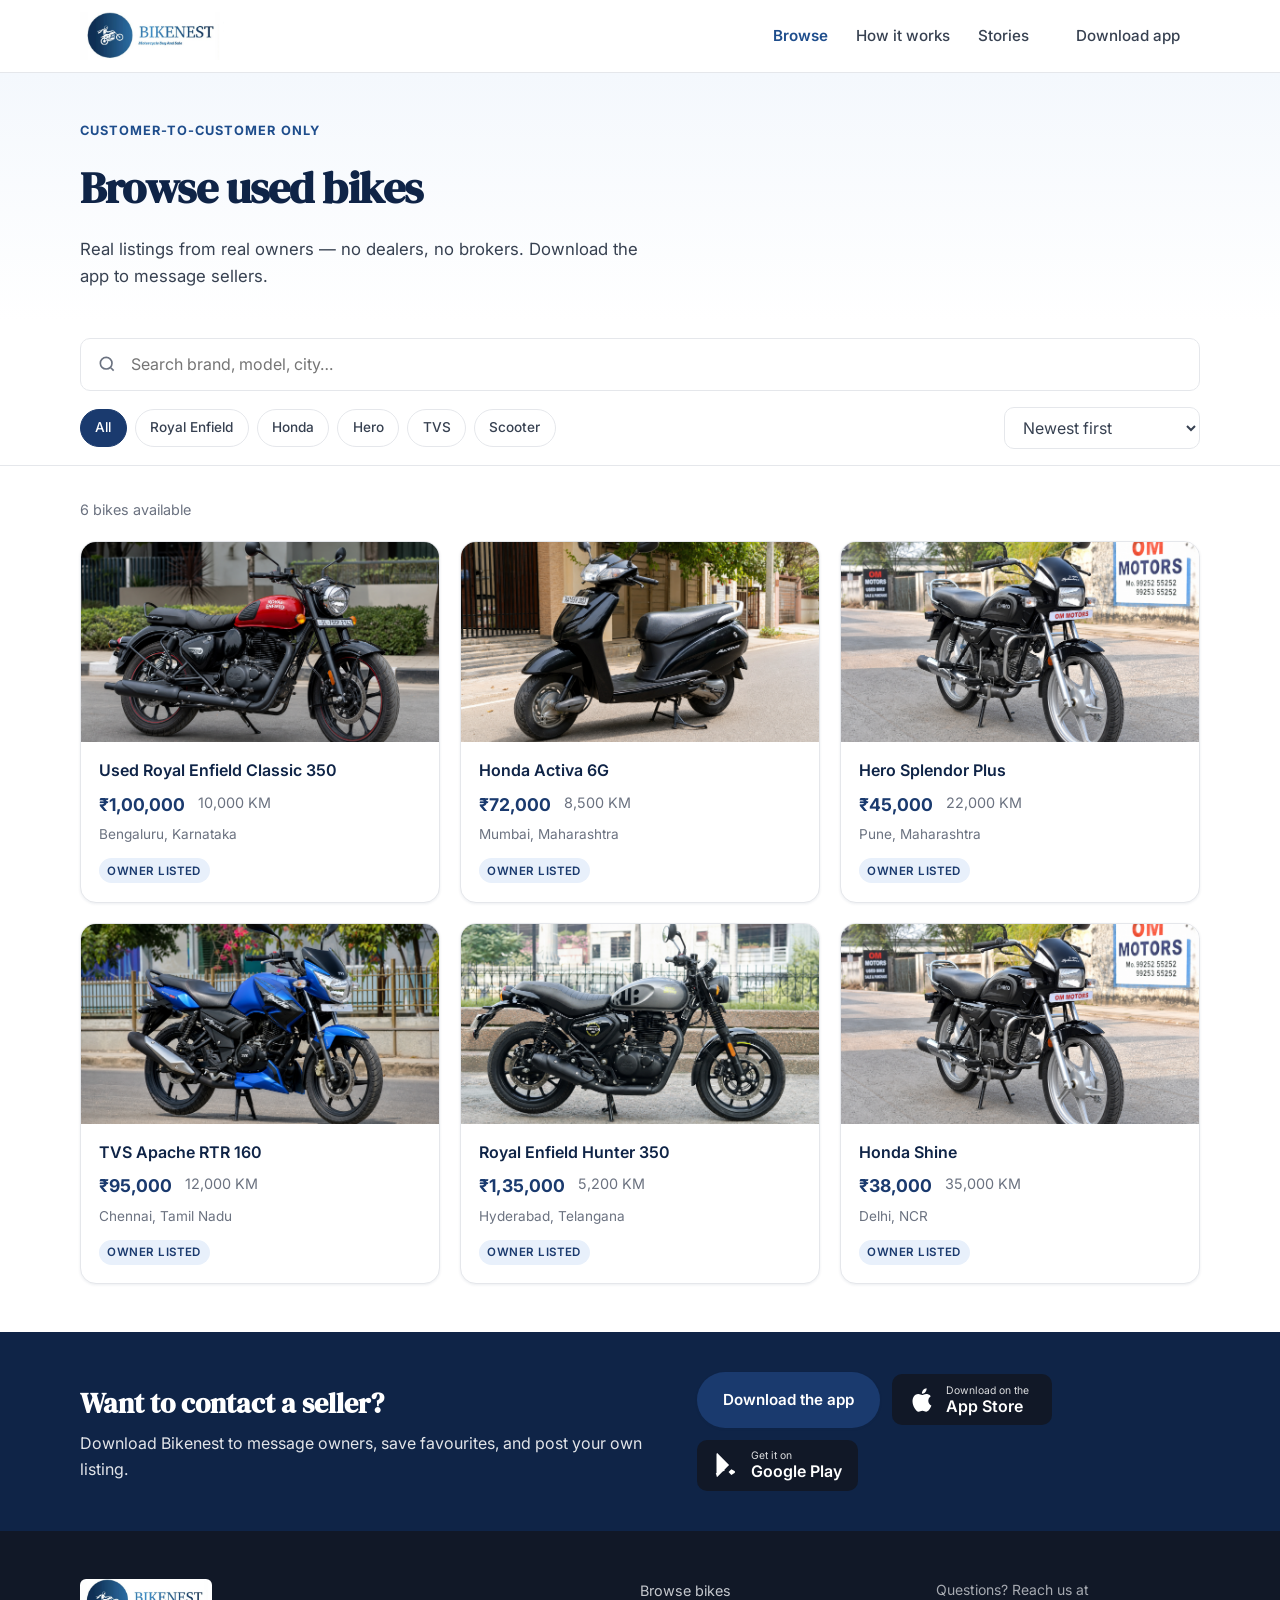
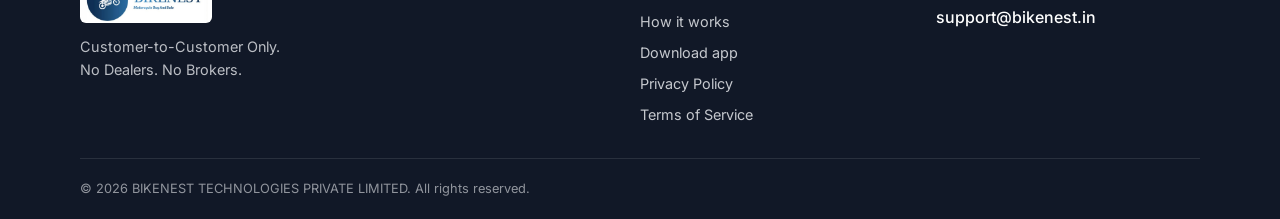
==== browse.html @ d841cb6b "Bikenest website" ====
<!DOCTYPE html>
<html lang="en">
<head>
  <meta charset="UTF-8">
  <meta name="viewport" content="width=device-width, initial-scale=1.0">
  <meta name="description" content="Browse used motorcycles and scooters listed by real owners on Bikenest.">
  <title>Browse Used Bikes — Bikenest</title>
  <link rel="preconnect" href="https://fonts.googleapis.com">
  <link rel="preconnect" href="https://fonts.gstatic.com" crossorigin>
  <link href="https://fonts.googleapis.com/css2?family=DM+Serif+Display:ital@0;1&family=Inter:wght@400;500;600;700&display=swap" rel="stylesheet">
  <link rel="stylesheet" href="css/styles.css">
  <link rel="icon" href="images/bikenestlogo.jpeg" type="image/jpeg">
</head>
<body>
  <header class="site-header">
    <nav class="nav container" aria-label="Main navigation">
      <a href="index.html" class="logo" aria-label="Bikenest home">
        <img src="images/bikenestlogo.jpeg" alt="" class="logo-img">
      </a>

      <button class="nav-toggle" type="button" aria-expanded="false" aria-controls="nav-menu" aria-label="Open menu">
        <span></span>
        <span></span>
        <span></span>
      </button>

      <ul id="nav-menu" class="nav-links">
        <li><a href="browse.html" aria-current="page">Browse</a></li>
        <li><a href="index.html#how-it-works">How it works</a></li>
        <li><a href="index.html#stories">Stories</a></li>
        <li><a href="index.html#download" class="btn btn-sm">Download app</a></li>
      </ul>
    </nav>
  </header>

  <main>
    <section class="page-hero page-hero--browse">
      <div class="container">
        <p class="eyebrow">Customer-to-Customer Only</p>
        <h1>Browse used bikes</h1>
        <p class="page-hero-lead">Real listings from real owners — no dealers, no brokers. Download the app to message sellers.</p>
      </div>
    </section>

    <section class="browse-toolbar">
      <div class="container browse-toolbar-inner">
        <label class="search-field">
          <span class="sr-only">Search bikes</span>
          <svg width="20" height="20" viewBox="0 0 24 24" fill="none" stroke="currentColor" stroke-width="2" aria-hidden="true"><circle cx="11" cy="11" r="7"/><path d="m20 20-3.5-3.5"/></svg>
          <input type="search" id="search-input" placeholder="Search brand, model, city…" autocomplete="off">
        </label>

        <div class="filter-row">
          <div class="filter-chips" role="group" aria-label="Filter by type">
            <button type="button" class="filter-chip is-active" data-filter="all">All</button>
            <button type="button" class="filter-chip" data-filter="royal enfield">Royal Enfield</button>
            <button type="button" class="filter-chip" data-filter="honda">Honda</button>
            <button type="button" class="filter-chip" data-filter="hero">Hero</button>
            <button type="button" class="filter-chip" data-filter="tvs">TVS</button>
            <button type="button" class="filter-chip" data-filter="scooter">Scooter</button>
          </div>

          <label class="select-field">
            <span class="sr-only">Sort listings</span>
            <select id="sort-select" aria-label="Sort listings">
              <option value="newest">Newest first</option>
              <option value="price-low">Price: low to high</option>
              <option value="price-high">Price: high to low</option>
              <option value="mileage">Lowest mileage</option>
            </select>
          </label>
        </div>
      </div>
    </section>

    <section class="section browse-section">
      <div class="container">
        <p class="browse-count"><span id="listing-count">6</span> bikes available</p>

        <div class="listing-grid" id="listing-grid">
          <article class="bike-card" data-brand="royal enfield" data-price="100000" data-mileage="10000" data-keywords="royal enfield classic 350 bengaluru">
            <img src="images/bike-royal-enfield.jpg" alt="Royal Enfield Classic 350" class="bike-card-image" loading="lazy">
            <div class="bike-card-body">
              <h2>Used Royal Enfield Classic 350</h2>
              <div class="bike-card-meta">
                <span class="price">₹1,00,000</span>
                <span class="mileage">10,000 KM</span>
              </div>
              <p class="bike-card-location">Bengaluru, Karnataka</p>
              <span class="bike-card-tag">Owner listed</span>
            </div>
          </article>

          <article class="bike-card" data-brand="honda" data-price="72000" data-mileage="8500" data-keywords="honda activa 6g scooter mumbai">
            <img src="images/bike-activa.jpg" alt="Honda Activa 6G" class="bike-card-image" loading="lazy">
            <div class="bike-card-body">
              <h2>Honda Activa 6G</h2>
              <div class="bike-card-meta">
                <span class="price">₹72,000</span>
                <span class="mileage">8,500 KM</span>
              </div>
              <p class="bike-card-location">Mumbai, Maharashtra</p>
              <span class="bike-card-tag">Owner listed</span>
            </div>
          </article>

          <article class="bike-card" data-brand="hero" data-price="45000" data-mileage="22000" data-keywords="hero splendor plus pune">
            <img src="images/bike-splendor.jpg" alt="Hero Splendor Plus" class="bike-card-image" loading="lazy">
            <div class="bike-card-body">
              <h2>Hero Splendor Plus</h2>
              <div class="bike-card-meta">
                <span class="price">₹45,000</span>
                <span class="mileage">22,000 KM</span>
              </div>
              <p class="bike-card-location">Pune, Maharashtra</p>
              <span class="bike-card-tag">Owner listed</span>
            </div>
          </article>

          <article class="bike-card" data-brand="tvs" data-price="95000" data-mileage="12000" data-keywords="tvs apache rtr 160 chennai">
            <img src="images/bike-apache.jpg" alt="TVS Apache RTR 160" class="bike-card-image" loading="lazy">
            <div class="bike-card-body">
              <h2>TVS Apache RTR 160</h2>
              <div class="bike-card-meta">
                <span class="price">₹95,000</span>
                <span class="mileage">12,000 KM</span>
              </div>
              <p class="bike-card-location">Chennai, Tamil Nadu</p>
              <span class="bike-card-tag">Owner listed</span>
            </div>
          </article>

          <article class="bike-card" data-brand="royal enfield" data-price="135000" data-mileage="5200" data-keywords="royal enfield hunter 350 hyderabad">
            <img src="images/bike-hunter.jpg" alt="Royal Enfield Hunter 350" class="bike-card-image" loading="lazy">
            <div class="bike-card-body">
              <h2>Royal Enfield Hunter 350</h2>
              <div class="bike-card-meta">
                <span class="price">₹1,35,000</span>
                <span class="mileage">5,200 KM</span>
              </div>
              <p class="bike-card-location">Hyderabad, Telangana</p>
              <span class="bike-card-tag">Owner listed</span>
            </div>
          </article>

          <article class="bike-card" data-brand="honda" data-price="38000" data-mileage="35000" data-keywords="honda shine scooter delhi">
            <img src="images/bike-splendor.jpg" alt="Honda Shine" class="bike-card-image" loading="lazy">
            <div class="bike-card-body">
              <h2>Honda Shine</h2>
              <div class="bike-card-meta">
                <span class="price">₹38,000</span>
                <span class="mileage">35,000 KM</span>
              </div>
              <p class="bike-card-location">Delhi, NCR</p>
              <span class="bike-card-tag">Owner listed</span>
            </div>
          </article>
        </div>

        <p class="browse-empty is-hidden" id="browse-empty">No bikes match your search. Try a different filter.</p>
      </div>
    </section>

    <section class="app-cta-banner">
      <div class="container app-cta-inner">
        <div>
          <h2>Want to contact a seller?</h2>
          <p>Download Bikenest to message owners, save favourites, and post your own listing.</p>
        </div>
        <div class="app-cta-actions">
          <a href="index.html#download" class="btn btn-primary">Download the app</a>
          <a href="#" class="store-badge store-badge--apple" data-store="appStore" aria-label="Download on the App Store">
            <svg viewBox="0 0 24 24" aria-hidden="true"><path d="M18.71 19.5c-.83 1.24-1.71 2.45-3.05 2.47-1.34.03-1.77-.79-3.29-.79-1.53 0-2 .77-3.27.82-1.31.05-2.3-1.32-3.14-2.53C4.25 17 2.94 12.45 4.7 9.39c.87-1.52 2.43-2.48 4.12-2.51 1.28-.02 2.5.87 3.29.87.78 0 2.26-1.07 3.8-.91.65.03 2.47.26 3.64 1.98-.09.06-2.17 1.28-2.15 3.81.03 3.02 2.65 4.03 2.68 4.04-.03.07-.42 1.44-1.38 2.83M13 3.5c.73-.83 1.94-1.46 2.94-1.5.13 1.17-.34 2.35-1.04 3.19-.69.85-1.83 1.51-2.95 1.42-.15-1.15.41-2.35 1.05-3.11z"/></svg>
            <span><small>Download on the</small>App Store</span>
          </a>
          <a href="#" class="store-badge store-badge--google" data-store="playStore" aria-label="Get it on Google Play">
            <svg viewBox="0 0 24 24" aria-hidden="true"><path d="M3.609 1.814L13.792 12 3.61 22.186a1.003 1.003 0 0 1-.601-.918V2.732a1.003 1.003 0 0 1 .6-.918zm4.594 12.593l2.042 2.042-6.378 3.704a1.003 1.003 0 0 1-1.453-.892v-.001l5.789-4.853zm-1.18-1.18L3.61 3.814l5.789 4.853-2.376 2.376zm11.406 5.703l-2.698 1.563-2.42-2.42 2.42-2.42 2.698 1.563a1.003 1.003 0 0 1 0 1.714z"/></svg>
            <span><small>Get it on</small>Google Play</span>
          </a>
        </div>
      </div>
    </section>
  </main>

  <footer class="site-footer">
    <div class="container footer-grid">
      <div class="footer-brand">
        <a href="index.html" class="logo logo--footer">
          <img src="images/bikenestlogo.jpeg" alt="" class="logo-img">
        </a>
        <p>Customer-to-Customer Only.<br>No Dealers. No Brokers.</p>
      </div>
      <nav class="footer-nav" aria-label="Footer navigation">
        <a href="browse.html">Browse bikes</a>
        <a href="index.html#how-it-works">How it works</a>
        <a href="index.html#download">Download app</a>
        <a href="privacy.html">Privacy Policy</a>
        <a href="terms.html">Terms of Service</a>
      </nav>
      <div class="footer-contact">
        <p>Questions? Reach us at</p>
        <a href="mailto:support@bikenest.in">support@bikenest.in</a>
      </div>
    </div>
    <div class="footer-bottom container">
      <p>&copy; <span id="year"></span> BIKENEST TECHNOLOGIES PRIVATE LIMITED. All rights reserved.</p>
    </div>
  </footer>

  <script src="js/main.js"></script>
  <script src="js/browse.js"></script>
</body>
</html>
---- css/styles.css ----
/* Bikenest — static landing page */

:root {
  --blue-900: #0f2447;
  --blue-800: #1a3a6e;
  --blue-700: #1e4d8c;
  --blue-600: #2563b5;
  --blue-100: #e8f0fb;
  --blue-50: #f4f8fd;
  --white: #ffffff;
  --gray-900: #111827;
  --gray-700: #374151;
  --gray-500: #6b7280;
  --gray-200: #e5e7eb;
  --gray-100: #f3f4f6;
  --shadow-sm: 0 1px 3px rgba(15, 36, 71, 0.08);
  --shadow-md: 0 8px 30px rgba(15, 36, 71, 0.12);
  --shadow-lg: 0 20px 50px rgba(15, 36, 71, 0.18);
  --radius: 16px;
  --radius-sm: 10px;
  --font-sans: "Inter", system-ui, -apple-system, sans-serif;
  --font-serif: "DM Serif Display", Georgia, serif;
  --header-height: 72px;
}

*,
*::before,
*::after {
  box-sizing: border-box;
}

html {
  scroll-behavior: smooth;
}

body {
  margin: 0;
  font-family: var(--font-sans);
  color: var(--gray-900);
  background: var(--white);
  line-height: 1.6;
  -webkit-font-smoothing: antialiased;
}

img {
  max-width: 100%;
  display: block;
}

a {
  color: inherit;
  text-decoration: none;
}

button {
  font: inherit;
  cursor: pointer;
}

.container {
  width: min(1120px, calc(100% - 2rem));
  margin-inline: auto;
}

/* Header */
.site-header {
  position: sticky;
  top: 0;
  z-index: 100;
  background: rgba(255, 255, 255, 0.92);
  backdrop-filter: blur(12px);
  border-bottom: 1px solid var(--gray-200);
}

.nav {
  display: flex;
  align-items: center;
  justify-content: space-between;
  min-height: var(--header-height);
  gap: 1rem;
}

.logo {
  display: inline-flex;
  align-items: center;
}

.logo-img {
  display: block;
  height: 48px;
  width: auto;
  max-width: min(220px, 55vw);
}

.nav-links {
  display: flex;
  align-items: center;
  gap: 1.75rem;
  list-style: none;
  margin: 0;
  padding: 0;
}

.nav-links a {
  font-size: 0.95rem;
  font-weight: 500;
  color: var(--gray-700);
  transition: color 0.2s;
}

.nav-links a:hover {
  color: var(--blue-700);
}

.nav-toggle {
  display: none;
  flex-direction: column;
  gap: 5px;
  padding: 0.5rem;
  border: none;
  background: transparent;
}

.nav-toggle span {
  display: block;
  width: 22px;
  height: 2px;
  background: var(--blue-800);
  border-radius: 2px;
  transition: transform 0.2s, opacity 0.2s;
}

/* Buttons */
.btn {
  display: inline-flex;
  align-items: center;
  justify-content: center;
  padding: 0.85rem 1.5rem;
  border-radius: 999px;
  font-weight: 600;
  font-size: 0.95rem;
  border: 2px solid transparent;
  transition: transform 0.15s, box-shadow 0.15s, background 0.15s;
}

.btn:hover {
  transform: translateY(-1px);
}

.btn-primary {
  background: var(--blue-800);
  color: var(--white);
  box-shadow: var(--shadow-sm);
}

.btn-primary:hover {
  background: var(--blue-700);
  box-shadow: var(--shadow-md);
}

.btn-outline {
  background: var(--white);
  color: var(--blue-800);
  border-color: var(--blue-800);
}

.btn-outline:hover {
  background: var(--blue-50);
}

.btn-sm {
  padding: 0.55rem 1.1rem;
  font-size: 0.875rem;
}

/* Store badges */
.store-badge {
  display: inline-flex;
  align-items: center;
  gap: 0.65rem;
  padding: 0.65rem 1rem;
  border-radius: var(--radius-sm);
  background: var(--gray-900);
  color: var(--white);
  min-width: 160px;
  transition: transform 0.15s, opacity 0.15s;
}

.store-badge:hover {
  transform: translateY(-2px);
  opacity: 0.92;
}

.store-badge svg {
  width: 28px;
  height: 28px;
  fill: currentColor;
  flex-shrink: 0;
}

.store-badge span {
  display: flex;
  flex-direction: column;
  line-height: 1.15;
  font-weight: 600;
  font-size: 1rem;
}

.store-badge small {
  font-size: 0.65rem;
  font-weight: 400;
  opacity: 0.85;
}

.store-badge--light {
  background: var(--white);
  color: var(--gray-900);
  border: 1px solid rgba(255, 255, 255, 0.2);
}

/* Hero */
.hero {
  padding: 3rem 0 4rem;
  background:
    radial-gradient(circle at 80% 20%, rgba(37, 99, 181, 0.08), transparent 45%),
    linear-gradient(180deg, var(--blue-50) 0%, var(--white) 100%);
}

.hero-grid {
  display: grid;
  grid-template-columns: 1fr 1fr;
  gap: 3rem;
  align-items: center;
}

.eyebrow {
  margin: 0 0 0.75rem;
  font-size: 0.8rem;
  font-weight: 700;
  letter-spacing: 0.08em;
  text-transform: uppercase;
  color: var(--blue-700);
}

.eyebrow--light {
  color: rgba(255, 255, 255, 0.75);
}

.hero-content h1 {
  margin: 0 0 1rem;
  font-family: var(--font-serif);
  font-size: clamp(2.25rem, 4vw, 3.25rem);
  line-height: 1.1;
  letter-spacing: -0.02em;
  color: var(--blue-900);
}

.hero-content .highlight {
  color: var(--blue-700);
}

.hero-lead {
  margin: 0 0 1.75rem;
  font-size: 1.05rem;
  color: var(--gray-700);
  max-width: 34rem;
}

.hero-actions {
  display: flex;
  flex-wrap: wrap;
  gap: 0.75rem;
  margin-bottom: 1.75rem;
}

.hero-badges {
  display: flex;
  flex-wrap: wrap;
  gap: 0.75rem;
}

.hero-visual {
  position: relative;
}

.hero-showcase {
  position: relative;
  min-height: 480px;
  border-radius: 24px;
  overflow: hidden;
  box-shadow: var(--shadow-lg);
  background: var(--blue-100);
}

.hero-showcase-bg {
  width: 100%;
  height: 100%;
  min-height: 480px;
  object-fit: cover;
  display: block;
}

.hero-phone {
  position: absolute;
  width: 38%;
  max-width: 200px;
  filter: drop-shadow(0 20px 40px rgba(15, 36, 71, 0.25));
  border-radius: 20px;
}

.hero-phone--front {
  right: 8%;
  top: 12%;
  z-index: 2;
  transform: rotate(2deg);
}

.hero-phone--back {
  right: 32%;
  bottom: 8%;
  z-index: 3;
  width: 42%;
  max-width: 220px;
  transform: rotate(-4deg);
}

/* Trust bar */
.trust-bar {
  padding: 1.5rem 0;
  border-block: 1px solid var(--gray-200);
  background: var(--white);
}

.trust-grid {
  display: grid;
  grid-template-columns: repeat(4, 1fr);
  gap: 1.5rem;
}

.trust-grid article {
  text-align: center;
}

.trust-grid strong {
  display: block;
  font-size: 1rem;
  color: var(--blue-800);
  margin-bottom: 0.2rem;
}

.trust-grid span {
  font-size: 0.875rem;
  color: var(--gray-500);
}

/* Sections */
.section {
  padding: 5rem 0;
}

.section-head {
  margin-bottom: 2.5rem;
}

.section-head--center {
  text-align: center;
}

.section-head h2 {
  margin: 0;
  font-family: var(--font-serif);
  font-size: clamp(1.75rem, 3vw, 2.5rem);
  color: var(--blue-900);
  letter-spacing: -0.02em;
}

.section-lead {
  margin: 0.75rem 0 0;
  color: var(--gray-700);
  max-width: 32rem;
}

/* Steps */
.steps {
  display: grid;
  grid-template-columns: repeat(4, 1fr);
  gap: 1.5rem;
  list-style: none;
  margin: 0;
  padding: 0;
  counter-reset: none;
}

.steps li {
  background: var(--white);
  border: 1px solid var(--gray-200);
  border-radius: var(--radius);
  padding: 1.5rem;
  box-shadow: var(--shadow-sm);
}

.step-num {
  display: inline-flex;
  align-items: center;
  justify-content: center;
  width: 2rem;
  height: 2rem;
  border-radius: 50%;
  background: var(--blue-100);
  color: var(--blue-800);
  font-weight: 700;
  font-size: 0.875rem;
  margin-bottom: 0.75rem;
}

.steps h3 {
  margin: 0 0 0.5rem;
  font-size: 1.05rem;
  color: var(--blue-900);
}

.steps p {
  margin: 0;
  font-size: 0.9rem;
  color: var(--gray-700);
}

.how-it-works {
  background: var(--gray-100);
}

/* Features */
.features-grid {
  display: grid;
  grid-template-columns: 1fr 1fr;
  gap: 3rem;
  align-items: start;
}

.feature-cards {
  display: grid;
  grid-template-columns: 1fr 1fr;
  gap: 1rem;
}

.feature-card {
  padding: 1.25rem;
  border-radius: var(--radius);
  border: 1px solid var(--gray-200);
  background: var(--white);
  transition: box-shadow 0.2s, transform 0.2s;
}

.feature-card:hover {
  box-shadow: var(--shadow-md);
  transform: translateY(-2px);
}

.feature-icon {
  display: inline-flex;
  align-items: center;
  justify-content: center;
  width: 2.5rem;
  height: 2.5rem;
  border-radius: 10px;
  background: var(--blue-100);
  color: var(--blue-800);
  margin-bottom: 0.75rem;
}

.feature-card h3 {
  margin: 0 0 0.4rem;
  font-size: 1rem;
  color: var(--blue-900);
}

.feature-card p {
  margin: 0;
  font-size: 0.875rem;
  color: var(--gray-700);
}

/* App mockup in features */
.listing-preview {
  display: flex;
  align-items: center;
  justify-content: center;
}

.app-mockup-img {
  width: min(280px, 100%);
  filter: drop-shadow(0 24px 48px rgba(15, 36, 71, 0.2));
  border-radius: 24px;
}

/* App showcase section */
.app-showcase {
  background: var(--white);
  border-block: 1px solid var(--gray-200);
}

.app-showcase-grid {
  display: grid;
  grid-template-columns: 1fr 1.1fr;
  gap: 3rem;
  align-items: center;
}

.app-showcase-copy h2 {
  margin: 0 0 0.75rem;
  font-family: var(--font-serif);
  font-size: clamp(1.75rem, 3vw, 2.5rem);
  color: var(--blue-900);
  letter-spacing: -0.02em;
}

.app-showcase-list {
  margin: 1.5rem 0 0;
  padding: 0;
  list-style: none;
}

.app-showcase-list li {
  position: relative;
  padding-left: 1.5rem;
  margin-bottom: 0.65rem;
  color: var(--gray-700);
  font-size: 0.95rem;
}

.app-showcase-list li::before {
  content: "";
  position: absolute;
  left: 0;
  top: 0.55rem;
  width: 8px;
  height: 8px;
  border-radius: 50%;
  background: var(--blue-700);
}

.app-showcase-phones {
  position: relative;
  min-height: 420px;
  display: flex;
  align-items: center;
  justify-content: center;
}

.showcase-phone {
  position: absolute;
  width: 46%;
  max-width: 240px;
  filter: drop-shadow(0 20px 40px rgba(15, 36, 71, 0.18));
  border-radius: 24px;
}

.showcase-phone--left {
  left: 8%;
  top: 5%;
  transform: rotate(-6deg);
  z-index: 1;
}

.showcase-phone--right {
  right: 8%;
  bottom: 5%;
  transform: rotate(4deg);
  z-index: 2;
}

/* Testimonials */
.stories {
  background: var(--blue-50);
}

.testimonial-grid {
  display: grid;
  grid-template-columns: 1fr 1fr;
  gap: 1.5rem;
}

.testimonial-card {
  position: relative;
  min-height: 460px;
  border-radius: var(--radius);
  overflow: hidden;
  box-shadow: var(--shadow-md);
}

.testimonial-photo {
  position: absolute;
  inset: 0;
  width: 100%;
  height: 100%;
  object-fit: cover;
}

.testimonial-content {
  position: absolute;
  inset: 0;
  display: flex;
  flex-direction: column;
  justify-content: flex-end;
  padding: 2rem;
  color: var(--white);
  background: linear-gradient(to top, rgba(0, 0, 0, 0.88) 0%, rgba(0, 0, 0, 0.35) 50%, transparent 100%);
  z-index: 1;
}

.testimonial-tag {
  display: inline-block;
  padding: 0.35rem 0.75rem;
  border-radius: 999px;
  background: rgba(255, 255, 255, 0.2);
  backdrop-filter: blur(4px);
  font-size: 0.8rem;
  font-weight: 500;
  margin-bottom: 0.75rem;
}

.testimonial-card h3 {
  margin: 0 0 0.75rem;
  font-family: var(--font-serif);
  font-size: clamp(1.35rem, 2.5vw, 1.75rem);
  line-height: 1.2;
}

.testimonial-content blockquote {
  margin: 0;
  font-size: 0.95rem;
  line-height: 1.55;
  opacity: 0.95;
}

.price {
  font-weight: 700;
  color: var(--blue-800);
  font-size: 1.1rem;
}

.mileage {
  color: var(--gray-500);
  font-size: 0.9rem;
}

/* Download */
.download {
  background: linear-gradient(135deg, var(--blue-900) 0%, var(--blue-700) 100%);
  color: var(--white);
}

.download-grid {
  display: grid;
  grid-template-columns: 1fr 1fr;
  gap: 3rem;
  align-items: center;
}

.download-content h2 {
  margin: 0 0 1rem;
  font-family: var(--font-serif);
  font-size: clamp(2rem, 3.5vw, 2.75rem);
  letter-spacing: -0.02em;
}

.download-lead {
  margin: 0 0 2rem;
  font-size: 1.05rem;
  opacity: 0.9;
  max-width: 28rem;
}

.download-badges {
  display: flex;
  flex-wrap: wrap;
  gap: 0.75rem;
}

.download-image {
  width: 100%;
  height: 100%;
  min-height: 280px;
  object-fit: cover;
  border-radius: var(--radius);
  box-shadow: var(--shadow-lg);
}

/* Footer */
.site-footer {
  background: var(--gray-900);
  color: var(--gray-200);
  padding-top: 3rem;
}

.footer-grid {
  display: grid;
  grid-template-columns: 2fr 1fr 1fr;
  gap: 2rem;
  padding-bottom: 2rem;
}

.logo--footer {
  margin-bottom: 0.75rem;
}

.logo--footer .logo-img {
  height: 44px;
  border-radius: 6px;
}

.footer-brand p {
  margin: 0;
  font-size: 0.9rem;
  opacity: 0.8;
}

.footer-nav {
  display: flex;
  flex-direction: column;
  gap: 0.5rem;
}

.footer-nav a {
  font-size: 0.9rem;
  opacity: 0.85;
  transition: opacity 0.2s;
}

.footer-nav a:hover {
  opacity: 1;
}

.footer-contact p {
  margin: 0 0 0.25rem;
  font-size: 0.875rem;
  opacity: 0.7;
}

.footer-contact a {
  color: var(--white);
  font-weight: 500;
}

.footer-bottom {
  border-top: 1px solid rgba(255, 255, 255, 0.1);
  padding: 1.25rem 0;
}

.footer-bottom p {
  margin: 0;
  font-size: 0.8rem;
  opacity: 0.6;
}

/* Responsive */
@media (max-width: 960px) {
  .hero-grid,
  .features-grid,
  .download-grid,
  .app-showcase-grid {
    grid-template-columns: 1fr;
  }

  .hero-showcase {
    min-height: 380px;
  }

  .hero-showcase-bg {
    min-height: 380px;
  }

  .hero-phone--front {
    right: 5%;
    width: 42%;
  }

  .hero-phone--back {
    right: 28%;
    width: 46%;
  }

  .app-showcase-phones {
    min-height: 360px;
  }

  .hero-visual {
    order: -1;
  }

  .steps,
  .trust-grid {
    grid-template-columns: repeat(2, 1fr);
  }

  .footer-grid {
    grid-template-columns: 1fr 1fr;
  }
}

@media (max-width: 720px) {
  .nav-toggle {
    display: flex;
  }

  .nav-links {
    position: fixed;
    inset: var(--header-height) 0 auto 0;
    flex-direction: column;
    align-items: stretch;
    padding: 1.5rem;
    background: var(--white);
    border-bottom: 1px solid var(--gray-200);
    box-shadow: var(--shadow-md);
    transform: translateY(-120%);
    opacity: 0;
    pointer-events: none;
    transition: transform 0.25s, opacity 0.25s;
  }

  .nav-links.is-open {
    transform: translateY(0);
    opacity: 1;
    pointer-events: auto;
  }

  .nav-links .btn-sm {
    text-align: center;
  }

  .nav-toggle[aria-expanded="true"] span:nth-child(1) {
    transform: translateY(7px) rotate(45deg);
  }

  .nav-toggle[aria-expanded="true"] span:nth-child(2) {
    opacity: 0;
  }

  .nav-toggle[aria-expanded="true"] span:nth-child(3) {
    transform: translateY(-7px) rotate(-45deg);
  }

  .steps,
  .trust-grid,
  .feature-cards,
  .testimonial-grid,
  .footer-grid {
    grid-template-columns: 1fr;
  }

  .testimonial-card {
    min-height: 380px;
  }

  .showcase-phone {
    width: 52%;
  }

  .hero {
    padding-top: 2rem;
  }

  .filter-row {
    flex-direction: column;
    align-items: stretch;
  }

  .app-cta-inner {
    flex-direction: column;
    text-align: center;
  }

  .app-cta-actions {
    justify-content: center;
  }
}

/* Utility */
.sr-only {
  position: absolute;
  width: 1px;
  height: 1px;
  padding: 0;
  margin: -1px;
  overflow: hidden;
  clip: rect(0, 0, 0, 0);
  white-space: nowrap;
  border: 0;
}

.is-hidden {
  display: none !important;
}

.nav-links a[aria-current="page"] {
  color: var(--blue-700);
  font-weight: 600;
}

/* Page hero (inner pages) */
.page-hero {
  padding: 3rem 0 2rem;
  background: linear-gradient(180deg, var(--blue-50) 0%, var(--white) 100%);
}

.page-hero h1 {
  margin: 0 0 0.75rem;
  font-family: var(--font-serif);
  font-size: clamp(2rem, 4vw, 2.75rem);
  color: var(--blue-900);
  letter-spacing: -0.02em;
}

.page-hero-lead {
  margin: 0;
  color: var(--gray-700);
  max-width: 36rem;
  font-size: 1.05rem;
}

.page-hero--legal {
  padding-bottom: 1rem;
}

/* Browse page */
.browse-toolbar {
  position: sticky;
  top: var(--header-height);
  z-index: 50;
  background: rgba(255, 255, 255, 0.95);
  backdrop-filter: blur(10px);
  border-bottom: 1px solid var(--gray-200);
  padding: 1rem 0;
}

.browse-toolbar-inner {
  display: flex;
  flex-direction: column;
  gap: 1rem;
}

.search-field {
  display: flex;
  align-items: center;
  gap: 0.75rem;
  padding: 0.75rem 1rem;
  border: 1px solid var(--gray-200);
  border-radius: var(--radius-sm);
  background: var(--white);
  color: var(--gray-500);
}

.search-field input {
  flex: 1;
  border: none;
  outline: none;
  font: inherit;
  color: var(--gray-900);
  background: transparent;
}

.filter-row {
  display: flex;
  flex-wrap: wrap;
  align-items: center;
  justify-content: space-between;
  gap: 1rem;
}

.filter-chips {
  display: flex;
  flex-wrap: wrap;
  gap: 0.5rem;
}

.filter-chip {
  padding: 0.45rem 0.9rem;
  border-radius: 999px;
  border: 1px solid var(--gray-200);
  background: var(--white);
  color: var(--gray-700);
  font-size: 0.85rem;
  font-weight: 500;
  transition: background 0.15s, border-color 0.15s, color 0.15s;
}

.filter-chip:hover {
  border-color: var(--blue-600);
  color: var(--blue-800);
}

.filter-chip.is-active {
  background: var(--blue-800);
  border-color: var(--blue-800);
  color: var(--white);
}

.select-field select {
  padding: 0.55rem 2rem 0.55rem 0.85rem;
  border: 1px solid var(--gray-200);
  border-radius: var(--radius-sm);
  background: var(--white);
  font: inherit;
  color: var(--gray-700);
  cursor: pointer;
}

.browse-section {
  padding-top: 2rem;
  padding-bottom: 3rem;
}

.browse-count {
  margin: 0 0 1.25rem;
  font-size: 0.9rem;
  color: var(--gray-500);
}

.listing-grid {
  display: grid;
  grid-template-columns: repeat(3, 1fr);
  gap: 1.25rem;
}

.bike-card {
  border: 1px solid var(--gray-200);
  border-radius: var(--radius);
  overflow: hidden;
  background: var(--white);
  box-shadow: var(--shadow-sm);
  transition: transform 0.2s, box-shadow 0.2s;
}

.bike-card:hover {
  transform: translateY(-3px);
  box-shadow: var(--shadow-md);
}

.bike-card-image {
  width: 100%;
  height: 200px;
  object-fit: cover;
  display: block;
  background: var(--gray-100);
}

.bike-card-body {
  padding: 1rem 1.1rem 1.15rem;
}

.bike-card-body h2 {
  margin: 0 0 0.45rem;
  font-size: 1rem;
  font-weight: 600;
  color: var(--blue-900);
}

.bike-card-meta {
  display: flex;
  gap: 0.85rem;
  margin-bottom: 0.35rem;
}

.bike-card-location {
  margin: 0 0 0.65rem;
  font-size: 0.85rem;
  color: var(--gray-500);
}

.bike-card-tag {
  display: inline-block;
  padding: 0.2rem 0.55rem;
  border-radius: 999px;
  background: var(--blue-100);
  color: var(--blue-800);
  font-size: 0.72rem;
  font-weight: 600;
  text-transform: uppercase;
  letter-spacing: 0.04em;
}

.browse-empty {
  text-align: center;
  padding: 2rem;
  color: var(--gray-500);
}

.app-cta-banner {
  background: var(--blue-900);
  color: var(--white);
  padding: 2.5rem 0;
}

.app-cta-inner {
  display: flex;
  align-items: center;
  justify-content: space-between;
  gap: 2rem;
}

.app-cta-inner h2 {
  margin: 0 0 0.35rem;
  font-family: var(--font-serif);
  font-size: 1.75rem;
}

.app-cta-inner p {
  margin: 0;
  opacity: 0.88;
}

.app-cta-actions {
  display: flex;
  flex-wrap: wrap;
  gap: 0.75rem;
  align-items: center;
}

/* Legal pages */
.legal-content {
  padding-top: 2rem;
  padding-bottom: 4rem;
}

.legal-prose {
  max-width: 720px;
}

.legal-prose h2 {
  margin: 2rem 0 0.75rem;
  font-size: 1.2rem;
  color: var(--blue-900);
}

.legal-prose p,
.legal-prose li {
  color: var(--gray-700);
  font-size: 0.95rem;
}

.legal-prose ul {
  padding-left: 1.25rem;
}

.legal-prose a {
  color: var(--blue-700);
  text-decoration: underline;
  text-underline-offset: 2px;
}

@media (max-width: 960px) {
  .listing-grid {
    grid-template-columns: repeat(2, 1fr);
  }
}

@media (max-width: 600px) {
  .listing-grid {
    grid-template-columns: 1fr;
  }
}
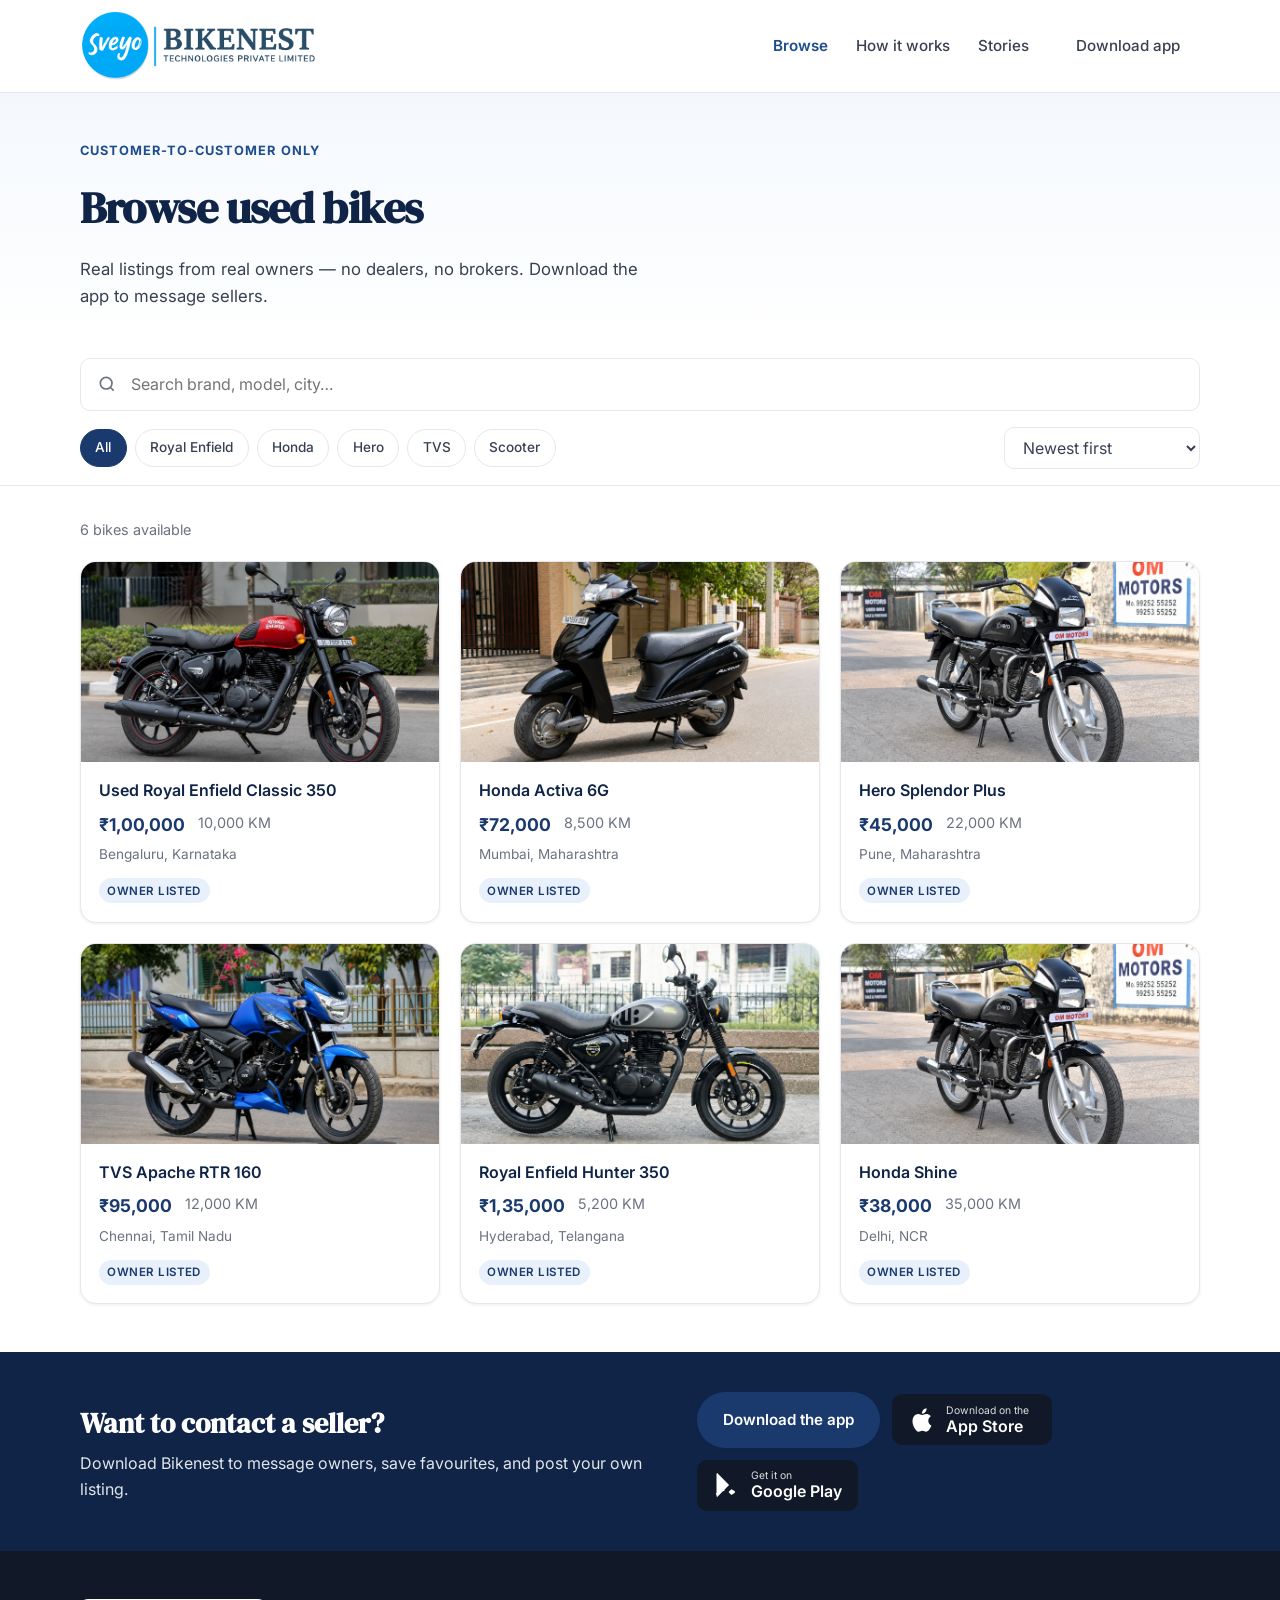
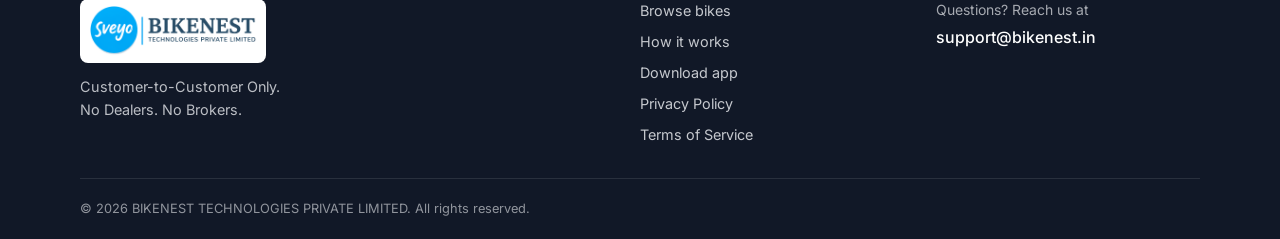
==== commit 5e950a73: "sveyo changes" ====
--- a/browse.html
+++ b/browse.html
@@ -9,13 +9,13 @@
   <link rel="preconnect" href="https://fonts.gstatic.com" crossorigin>
   <link href="https://fonts.googleapis.com/css2?family=DM+Serif+Display:ital@0;1&family=Inter:wght@400;500;600;700&display=swap" rel="stylesheet">
   <link rel="stylesheet" href="css/styles.css">
-  <link rel="icon" href="images/bikenestlogo.jpeg" type="image/jpeg">
+  <link rel="icon" href="images/sveyo-bikenest-logo.png" type="image/png">
 </head>
 <body>
   <header class="site-header">
     <nav class="nav container" aria-label="Main navigation">
       <a href="index.html" class="logo" aria-label="Bikenest home">
-        <img src="images/bikenestlogo.jpeg" alt="" class="logo-img">
+        <img src="images/sveyo-bikenest-logo.png" alt="" class="logo-img">
       </a>
 
       <button class="nav-toggle" type="button" aria-expanded="false" aria-controls="nav-menu" aria-label="Open menu">
@@ -173,7 +173,7 @@
             <svg viewBox="0 0 24 24" aria-hidden="true"><path d="M18.71 19.5c-.83 1.24-1.71 2.45-3.05 2.47-1.34.03-1.77-.79-3.29-.79-1.53 0-2 .77-3.27.82-1.31.05-2.3-1.32-3.14-2.53C4.25 17 2.94 12.45 4.7 9.39c.87-1.52 2.43-2.48 4.12-2.51 1.28-.02 2.5.87 3.29.87.78 0 2.26-1.07 3.8-.91.65.03 2.47.26 3.64 1.98-.09.06-2.17 1.28-2.15 3.81.03 3.02 2.65 4.03 2.68 4.04-.03.07-.42 1.44-1.38 2.83M13 3.5c.73-.83 1.94-1.46 2.94-1.5.13 1.17-.34 2.35-1.04 3.19-.69.85-1.83 1.51-2.95 1.42-.15-1.15.41-2.35 1.05-3.11z"/></svg>
             <span><small>Download on the</small>App Store</span>
           </a>
-          <a href="#" class="store-badge store-badge--google" data-store="playStore" aria-label="Get it on Google Play">
+          <a href="https://play.google.com/store/apps/details?id=com.sveyo.app" class="store-badge store-badge--google" data-store="playStore" target="_blank" rel="noopener noreferrer" aria-label="Get it on Google Play">
             <svg viewBox="0 0 24 24" aria-hidden="true"><path d="M3.609 1.814L13.792 12 3.61 22.186a1.003 1.003 0 0 1-.601-.918V2.732a1.003 1.003 0 0 1 .6-.918zm4.594 12.593l2.042 2.042-6.378 3.704a1.003 1.003 0 0 1-1.453-.892v-.001l5.789-4.853zm-1.18-1.18L3.61 3.814l5.789 4.853-2.376 2.376zm11.406 5.703l-2.698 1.563-2.42-2.42 2.42-2.42 2.698 1.563a1.003 1.003 0 0 1 0 1.714z"/></svg>
             <span><small>Get it on</small>Google Play</span>
           </a>
@@ -186,7 +186,7 @@
     <div class="container footer-grid">
       <div class="footer-brand">
         <a href="index.html" class="logo logo--footer">
-          <img src="images/bikenestlogo.jpeg" alt="" class="logo-img">
+          <img src="images/sveyo-bikenest-logo.png" alt="" class="logo-img">
         </a>
         <p>Customer-to-Customer Only.<br>No Dealers. No Brokers.</p>
       </div>
--- a/css/styles.css
+++ b/css/styles.css
@@ -20,7 +20,7 @@
   --radius-sm: 10px;
   --font-sans: "Inter", system-ui, -apple-system, sans-serif;
   --font-serif: "DM Serif Display", Georgia, serif;
-  --header-height: 72px;
+  --header-height: 92px;
 }
 
 *,
@@ -67,8 +67,7 @@
   position: sticky;
   top: 0;
   z-index: 100;
-  background: rgba(255, 255, 255, 0.92);
-  backdrop-filter: blur(12px);
+  background: var(--white);
   border-bottom: 1px solid var(--gray-200);
 }
 
@@ -87,9 +86,11 @@
 
 .logo-img {
   display: block;
-  height: 48px;
+  height: 72px;
   width: auto;
-  max-width: min(220px, 55vw);
+  max-width: min(420px, 72vw);
+  object-fit: contain;
+  background: var(--white);
 }
 
 .nav-links {
@@ -353,6 +354,60 @@
   color: var(--gray-500);
 }
 
+/* Pan-India / C2C reach */
+.reach {
+  background: linear-gradient(180deg, var(--blue-50) 0%, var(--white) 100%);
+}
+
+.reach-grid {
+  display: grid;
+  grid-template-columns: repeat(2, minmax(0, 1fr));
+  gap: 1.5rem;
+  align-items: start;
+}
+
+.reach-card {
+  display: flex;
+  flex-direction: column;
+  height: auto;
+  margin: 0;
+  background: var(--white);
+  border-radius: var(--radius);
+  overflow: hidden;
+  border: 1px solid var(--gray-200);
+  box-shadow: var(--shadow-md);
+}
+
+.reach-card img {
+  display: block;
+  width: 100%;
+  height: auto;
+  object-fit: contain;
+}
+
+.reach-card--product img {
+  aspect-ratio: 1 / 1;
+  object-fit: cover;
+  object-position: center 60%;
+}
+
+.reach-card figcaption {
+  padding: 1.25rem 1.5rem 1.5rem;
+  border-top: 1px solid var(--gray-200);
+}
+
+.reach-card h3 {
+  margin: 0 0 0.35rem;
+  font-size: 1.1rem;
+  color: var(--blue-900);
+}
+
+.reach-card p {
+  margin: 0;
+  font-size: 0.925rem;
+  color: var(--gray-700);
+}
+
 /* Sections */
 .section {
   padding: 5rem 0;
@@ -364,6 +419,10 @@
 
 .section-head--center {
   text-align: center;
+}
+
+.section-head--center .section-lead {
+  margin-inline: auto;
 }
 
 .section-head h2 {
@@ -681,7 +740,7 @@
   width: 100%;
   height: 100%;
   min-height: 280px;
-  object-fit: cover;
+  object-fit: contain;
   border-radius: var(--radius);
   box-shadow: var(--shadow-lg);
 }
@@ -705,8 +764,11 @@
 }
 
 .logo--footer .logo-img {
-  height: 44px;
-  border-radius: 6px;
+  height: 64px;
+  max-width: min(360px, 85vw);
+  padding: 0.4rem 0.55rem;
+  background: var(--white);
+  border-radius: 8px;
 }
 
 .footer-brand p {
@@ -758,7 +820,8 @@
   .hero-grid,
   .features-grid,
   .download-grid,
-  .app-showcase-grid {
+  .app-showcase-grid,
+  .reach-grid {
     grid-template-columns: 1fr;
   }
 
@@ -799,6 +862,14 @@
 }
 
 @media (max-width: 720px) {
+  :root {
+    --header-height: 80px;
+  }
+
+  .logo-img {
+    height: 58px;
+  }
+
   .nav-toggle {
     display: flex;
   }
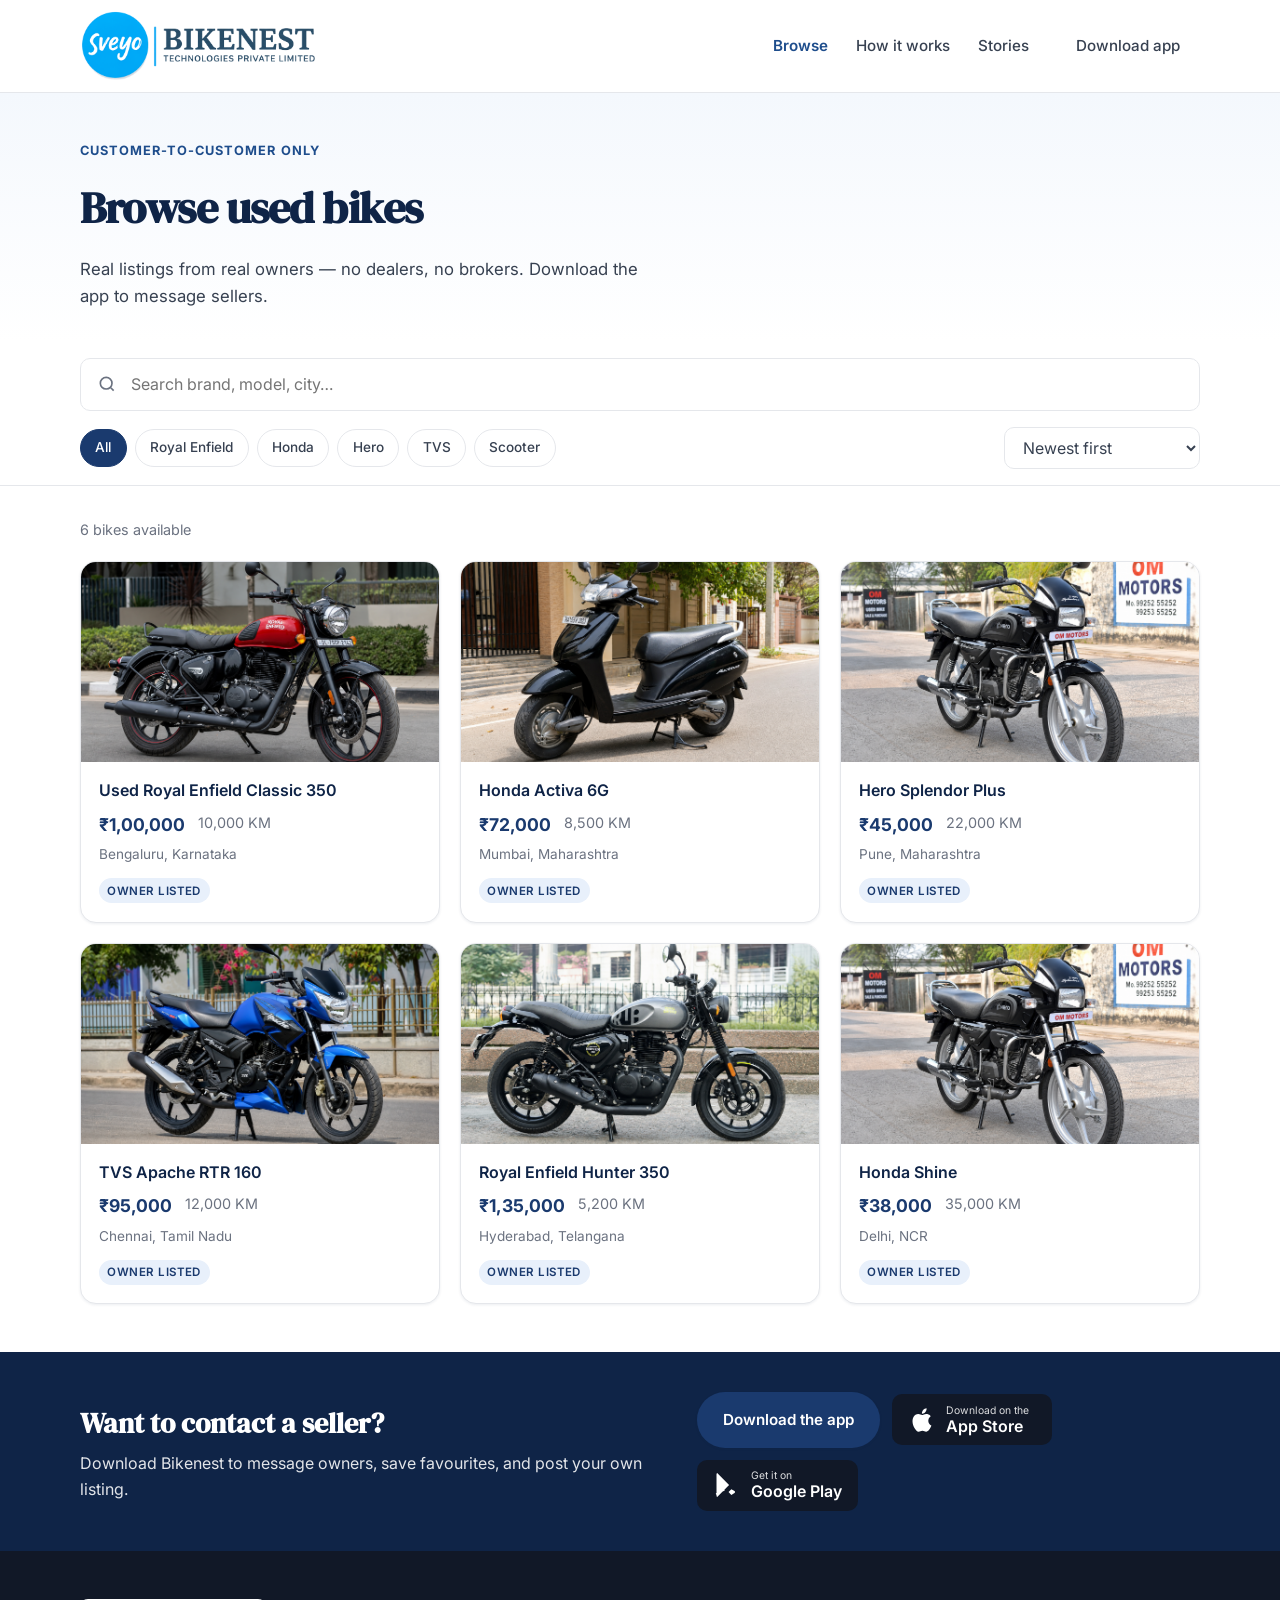
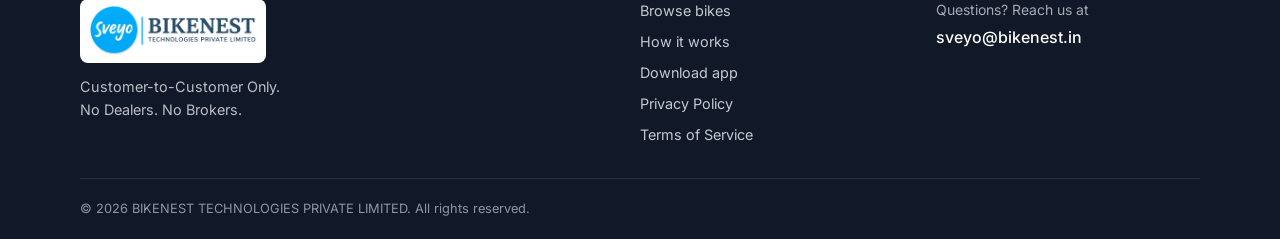
==== commit 24fe096f: "mail change" ====
--- a/browse.html
+++ b/browse.html
@@ -199,7 +199,7 @@
       </nav>
       <div class="footer-contact">
         <p>Questions? Reach us at</p>
-        <a href="mailto:support@bikenest.in">support@bikenest.in</a>
+        <a href="mailto:sveyo@bikenest.in">sveyo@bikenest.in</a>
       </div>
     </div>
     <div class="footer-bottom container">
